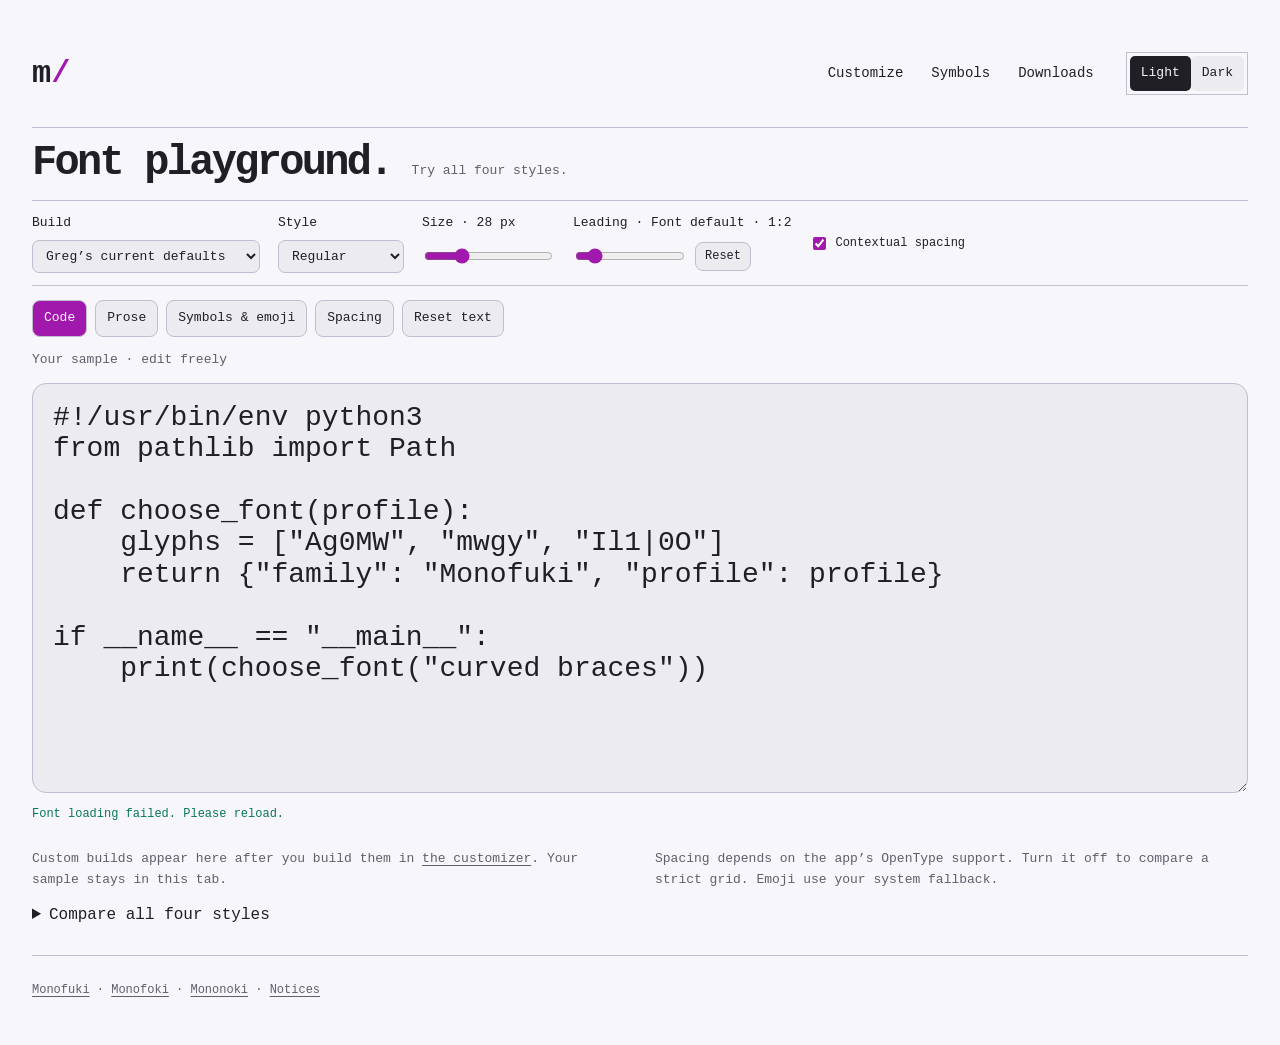
==== website/playground.html @ c763c6e4 "Build tuned font variants with customizer and playground Compile the approved four-style tuning with" ====
<!doctype html>
<html lang="en"><head><meta charset="utf-8"><meta name="viewport" content="width=device-width,initial-scale=1"><title>Monofuki · playground</title><link rel="stylesheet" href="style.css"><link rel="stylesheet" href="playground.css"><script src="tuning/theme.js"></script><script src="playground.js" defer></script></head>
<body><a class="skip" href="#sample">Skip to sample</a><div class="playground-page">
<header class="topbar"><a class="wordmark" href="index.html" aria-label="Monofuki home">m<span>/</span></a><nav aria-label="Project"><a href="customize.html">Customize</a><a href="symbols.html">Symbols</a><a href="index.html#download">Downloads</a></nav><div class="theme-switch" role="group" aria-label="Color mode"><button type="button" data-theme-choice="light">Light</button><button type="button" data-theme-choice="dark">Dark</button></div></header>
<main><div class="play-heading"><h1>Font playground.</h1><p class="intro">Try all four styles.</p></div>
<section class="play-controls" aria-label="Font controls"><label>Build<select id="font-build"><option value="default">Greg’s current defaults</option><option value="custom" disabled>Your latest custom build</option></select></label><label>Style<select id="font-style"><option value="Regular">Regular</option><option value="Bold">Bold</option><option value="Italic">Italic</option><option value="BoldItalic">Bold italic</option></select></label><label><span>Size · <output id="font-size-output">28 px</output></span><input id="font-size" type="range" min="12" max="72" value="28"></label><label><span>Leading · <output id="leading-output">Font default · 1:2</output></span><span class="range-controls"><input id="leading" type="range" min="1" max="2" step="any" value="1.123046875"><button type="button" id="reset-leading">Reset</button></span></label><label class="check"><input id="font-kern" type="checkbox" checked> Contextual spacing</label></section>
<div class="sample-tabs" role="group" aria-label="Sample text"><button data-sample="code" aria-pressed="true">Code</button><button data-sample="prose" aria-pressed="false">Prose</button><button data-sample="symbols" aria-pressed="false">Symbols &amp; emoji</button><button data-sample="spacing" aria-pressed="false">Spacing</button><button id="reset-sample">Reset text</button></div>
<label class="sample-label" for="sample">Your sample · edit freely</label><textarea id="sample" spellcheck="false" aria-describedby="font-status"></textarea><p id="font-status" role="status" aria-live="polite">Loading the default fonts…</p>
<div class="playground-bottom"><p>Custom builds appear here after you build them in <a href="customize.html">the customizer</a>. Your sample stays in this tab.</p><p>Spacing depends on the app’s OpenType support. Turn it off to compare a strict grid. Emoji use your system fallback.</p></div>
<details><summary>Compare all four styles</summary><div id="style-comparison" class="style-comparison"></div></details>
</main><footer><a href="index.html">Monofuki</a> · <a href="https://github.com/datMaffin/monofoki">Monofoki</a> · <a href="https://github.com/madmalik/mononoki">Mononoki</a> · <a href="licenses/THIRD-PARTY-NOTICES.txt">Notices</a></footer></div></body></html>
---- website/style.css ----
/* Monofuki files are staged from this run's Actions artifacts, never committed. */
@font-face {
  font-family: Monofuki;
  src: url("fonts/Monofuki-Regular.woff2") format("woff2");
  font-weight: 400;
  font-style: normal;
  font-display: swap;
}
@font-face {
  font-family: Monofuki;
  src: url("fonts/Monofuki-Bold.woff2") format("woff2");
  font-weight: 700;
  font-style: normal;
  font-display: swap;
}
@font-face {
  font-family: Monofuki;
  src: url("fonts/Monofuki-Italic.woff2") format("woff2");
  font-weight: 400;
  font-style: italic;
  font-display: swap;
}
@font-face {
  font-family: Monofuki;
  src: url("fonts/Monofuki-Bold-Italic.woff2") format("woff2");
  font-weight: 700;
  font-style: italic;
  font-display: swap;
}
@font-face {
  font-family: "Monofuki Nerd";
  src: url("fonts/MonofukiNerdFont-Regular.woff2") format("woff2");
  font-weight: 400;
  font-style: normal;
  font-display: swap;
}

/* Crush's default Charmtone: Pepper, BBQ, Char, Sash, Dolly, Charple, Bok. */
:root {
  color-scheme: dark;
  --bg: #201f26;
  --panel: #2d2c36;
  --line: #4d4c57;
  --text: #ecebf0;
  --muted: #bfbcc8;
  --violet: #a18aff;
  --purple: #6b50ff;
  --pink: #ff84ff;
  --mint: #68ffd6;
  --soft: #858392;
  --button-text: #201f26;
}
:root[data-theme="light"] {
  color-scheme: light;
  --bg: #f7f6fb;
  --panel: #ecebf0;
  --line: #c2bdcf;
  --text: #201f26;
  --muted: #605f6b;
  --violet: #5b40ec;
  --pink: #a118ac;
  --mint: #08765b;
  --soft: #605f6b;
  --button-text: #f7f6fb;
}
@media (prefers-color-scheme: light) {
  :root:not([data-theme]) {
    color-scheme: light;
    --bg: #f7f6fb;
    --panel: #ecebf0;
    --line: #c2bdcf;
    --text: #201f26;
    --muted: #605f6b;
    --violet: #5b40ec;
    --pink: #a118ac;
    --mint: #08765b;
    --soft: #605f6b;
    --button-text: #f7f6fb;
  }
}
* {
  box-sizing: border-box;
}
[hidden] {
  display: none !important;
}
html {
  scroll-behavior: smooth;
  scroll-padding-top: 2rem;
}
body {
  margin: 0;
  background: var(--bg);
  color: var(--text);
  font-family: Monofuki, ui-monospace, monospace;
  font-size: 16px;
  line-height: 1.6;
  font-synthesis: none;
}
::selection {
  background: var(--purple);
  color: #fff;
}
a {
  color: inherit;
  text-decoration-thickness: 1px;
  text-underline-offset: 0.25em;
}
a:hover {
  color: var(--pink);
}
button,
input,
select,
textarea {
  font: inherit;
}
button,
a,
input,
select,
textarea {
  touch-action: manipulation;
}
button {
  cursor: pointer;
}
button:focus-visible,
a:focus-visible,
input:focus-visible,
select:focus-visible,
textarea:focus-visible {
  outline: 3px solid var(--pink);
  outline-offset: 4px;
}
.page {
  max-width: 1168px;
  margin: auto;
  padding: 0 48px;
}
.skip {
  position: absolute;
  top: -100px;
  left: 16px;
  background: var(--text);
  color: var(--bg);
  padding: 8px;
  z-index: 2;
}
.skip:focus {
  top: 8px;
}
.topbar {
  display: flex;
  align-items: center;
  gap: 32px;
  padding: 28px 0;
  border-bottom: 1px solid var(--line);
}
.wordmark {
  font-size: 32px;
  font-weight: 700;
  text-decoration: none;
}
.wordmark span {
  color: var(--pink);
}
nav {
  display: flex;
  gap: 28px;
  margin-left: auto;
}
nav a {
  font-size: 14px;
  text-decoration: none;
}
.theme-switch {
  display: flex;
  border: 1px solid var(--line);
  padding: 3px;
}
.theme-switch button {
  border: 0;
  background: none;
  color: var(--muted);
  padding: 6px 12px;
  font-size: 14px;
}
.theme-switch button[aria-pressed="true"] {
  background: var(--text);
  color: var(--bg);
}
.hero {
  padding: 58px 0 64px;
}
.eyebrow,
.section-number {
  font-size: 13px;
  letter-spacing: 0.08em;
  color: var(--muted);
  text-transform: uppercase;
  margin: 0 0 18px;
}
.hero h1 {
  margin: 0 0 34px;
  line-height: 0;
}
.wordart {
  display: block;
  width: 100%;
  height: auto;
}
.hero-bottom {
  display: grid;
  grid-template-columns: 1.3fr 1fr;
  gap: 32px;
  align-items: start;
}
.hero-bottom > p:first-child {
  font-size: clamp(1.35rem, 2.5vw, 1.9rem);
  line-height: 1.4;
  margin: 0;
}
.hero-detail {
  font-size: 16px;
  color: var(--muted);
  margin: 4px 0 0;
}
.download-link {
  display: inline-block;
  margin-top: 28px;
  background: var(--purple);
  color: #fff;
  padding: 11px 21px;
  text-decoration: none;
  border: 1px solid var(--purple);
}
.download-link:hover {
  color: #fff;
  background: #5b40ec;
}
.split {
  display: grid;
  grid-template-columns: 1fr 1fr;
  gap: 64px;
  padding: 64px 0;
  border-top: 1px solid var(--line);
  align-items: center;
}
h2 {
  font-size: clamp(1.5rem, 3vw, 2.2rem);
  font-weight: 400;
  line-height: 1.3;
  margin: 0 0 24px;
  letter-spacing: -0.025em;
}
.story p:not(.section-number) {
  margin: 0 0 18px;
  color: var(--muted);
}
.story a {
  color: var(--text);
}
.story p:last-child {
  margin-bottom: 0;
}
.code-sample {
  padding: 30px 28px;
  background: var(--panel);
  border-top: 3px solid var(--pink);
}
pre {
  margin: 0;
  white-space: pre;
  tab-size: 4;
  font: inherit;
}
.code-sample code {
  font-family: inherit;
}
.code-sample pre {
  font-size: clamp(13px, 1.4vw, 16px);
  line-height: 1.8;
  margin: 20px 0 28px;
  overflow-x: auto;
}
.comment {
  color: var(--muted);
  font-style: italic;
}
.violet {
  color: var(--violet);
}
.pink {
  color: var(--pink);
}
.mint {
  color: var(--mint);
}
.code-sample > .comment {
  font-size: 13px;
}
.code-bottom {
  font-size: 12px;
  color: var(--muted);
  display: flex;
  justify-content: space-between;
  border-top: 1px solid var(--line);
  padding-top: 16px;
}
.code-bottom span:last-child {
  color: var(--pink);
  font-size: 24px;
  line-height: 1;
}
.specimen,
.recording,
.download,
.art-gallery {
  padding: 64px 0;
  border-top: 1px solid var(--line);
}
.section-heading {
  display: flex;
  justify-content: space-between;
  align-items: center;
  gap: 24px;
  margin-bottom: 28px;
}
.section-heading h2 {
  margin-bottom: 0;
}
.section-heading > a {
  font-size: 14px;
  color: var(--muted);
}
.paragraph-mark {
  font-size: 54px;
  color: var(--pink);
  line-height: 1;
}
.character-grid {
  display: grid;
  grid-template-columns: repeat(3, 1fr);
  border-top: 1px solid var(--line);
  border-bottom: 1px solid var(--line);
  margin-bottom: 30px;
}
.character-grid > div {
  display: flex;
  flex-direction: column;
  padding: 25px 20px;
  align-items: center;
}
.character-grid > div + div {
  border-left: 1px solid var(--line);
}
.glyphs {
  font-size: clamp(2rem, 5vw, 4.5rem);
  line-height: 1.2;
  color: var(--pink);
}
.glyph-caption {
  font-size: 13px;
  color: var(--muted);
  margin-top: 15px;
}
.type-controls {
  display: flex;
  gap: 28px;
  align-items: center;
  flex-wrap: wrap;
  margin-bottom: 20px;
  color: var(--muted);
  font-size: 14px;
}
.type-controls label {
  display: flex;
  gap: 12px;
  align-items: center;
}
select {
  border: 1px solid var(--line);
  background: var(--panel);
  color: var(--text);
  padding: 7px 10px;
  border-radius: 0;
}
input[type="range"] {
  accent-color: var(--purple);
  max-width: 140px;
  cursor: pointer;
}
output {
  min-width: 5ch;
}
.type-controls button {
  background: none;
  color: var(--text);
  border: 1px solid var(--line);
  padding: 7px 12px;
  font-size: 14px;
}
.type-controls button {
  margin-left: auto;
}
.edit-label {
  display: block;
  color: var(--muted);
  font-size: 14px;
  margin: 12px 0;
}
textarea {
  display: block;
  width: 100%;
  resize: vertical;
  min-height: 166px;
  background: var(--panel);
  color: var(--text);
  border: 1px solid var(--line);
  border-radius: 0;
  padding: 24px;
  line-height: 1.5;
  overflow-wrap: anywhere;
  font-family: Monofuki, ui-monospace, monospace;
  font-synthesis: none;
}
.sample-baseline {
  display: flex;
  justify-content: space-between;
  gap: 16px;
  color: var(--muted);
  font-size: 12px;
  margin-top: 14px;
}
.terminal-panel {
  background: var(--panel);
  padding: 25px 26px;
  border: 1px solid var(--line);
  min-width: 0;
}
.terminal-bar {
  display: flex;
  justify-content: space-between;
  font-size: 13px;
  border-bottom: 1px solid var(--line);
  padding-bottom: 14px;
  margin-bottom: 20px;
}
.terminal-panel pre {
  font-size: clamp(12px, 1.25vw, 15px);
  line-height: 1.201171875;
  overflow-x: auto;
}
.nerd {
  font-family: "Monofuki Nerd", Monofuki, monospace;
}
.dot-field {
  font-size: clamp(10px, 1.2vw, 14px);
  line-height: 1.201171875;
  color: var(--violet);
  margin-top: 24px;
  letter-spacing: 0;
  width: fit-content;
  max-width: 100%;
  overflow: hidden;
}
.recording video {
  display: block;
  width: 100%;
  aspect-ratio: 16/10;
  background: #201f26;
  border: 1px solid var(--line);
  object-fit: contain;
}
.video-caption {
  display: flex;
  justify-content: space-between;
  gap: 20px;
  margin-top: 16px;
  font-size: 13px;
  color: var(--muted);
}
.video-caption a {
  white-space: nowrap;
}
.download {
  display: grid;
  grid-template-columns: 1fr 1fr;
  gap: 64px;
}
.download-options > a {
  display: flex;
  flex-direction: column;
  gap: 8px;
  padding: 23px 0;
  border-top: 1px solid var(--line);
  text-decoration: none;
}
.download-options > a:first-child {
  border-top: 2px solid var(--pink);
}
.download-options strong {
  font-size: 20px;
  font-weight: 400;
  color: var(--pink);
}
.download-options > a > span {
  font-size: 14px;
  color: var(--muted);
}
.download-options .format {
  color: var(--mint);
}
.install-note {
  font-size: 14px;
  color: var(--muted);
  margin-top: 26px;
}
.art-grid {
  display: grid;
  grid-template-columns: 1fr 1fr;
  gap: 30px;
}
.art-grid figure {
  margin: 0;
  min-width: 0;
  background: var(--panel);
  padding: 25px 22px;
  border-top: 1px solid var(--violet);
}
.art-grid figure:last-child {
  grid-column: 1/-1;
  display: grid;
  grid-template-columns: 1fr 1fr;
  align-items: center;
}
.art-grid pre {
  font-size: clamp(11px, 1.2vw, 14px);
  line-height: 1.201171875;
  letter-spacing: 0;
  overflow-x: auto;
  width: fit-content;
  max-width: 100%;
  color: var(--pink);
}
.art-grid figure:nth-child(2) pre {
  color: var(--mint);
}
.art-grid figure:nth-child(3) pre {
  color: var(--violet);
}
figcaption {
  margin-top: 24px;
  font-size: 14px;
}
figcaption small {
  display: block;
  color: var(--muted);
  font-size: 12px;
  margin-top: 4px;
}
.art-grid figure:last-child figcaption {
  margin: 0 20px;
}
footer {
  border-top: 1px solid var(--line);
  padding: 28px 0 40px;
  font-size: 13px;
  color: var(--muted);
}
footer p {
  margin: 0 0 12px;
}
footer .build-note {
  font-size: 12px;
  color: var(--soft);
}
@media (max-width: 820px) {
  .page {
    padding: 0 28px;
  }
  .split,
  .download {
    gap: 32px;
  }
  .terminal-panel {
    padding: 20px 16px;
  }
  .code-sample {
    padding: 22px 20px;
  }
  .glyph-caption {
    font-size: 12px;
  }
  .art-grid {
    gap: 18px;
  }
  .art-grid figure {
    padding: 20px 14px;
  }
  .art-grid pre {
    font-size: 11px;
  }
}
@media (max-width: 620px) {
  .page {
    padding: 0 20px;
  }
  .topbar {
    gap: 18px;
    padding: 18px 0;
  }
  .wordmark {
    font-size: 26px;
  }
  nav {
    gap: 16px;
  }
  nav a,
  .theme-switch button {
    font-size: 12px;
  }
  .theme-switch button {
    padding: 5px 8px;
  }
  .hero {
    padding: 42px 0;
  }
  .hero-bottom,
  .split,
  .download {
    grid-template-columns: 1fr;
  }
  .hero-bottom {
    gap: 20px;
  }
  .hero-detail {
    max-width: 35ch;
  }
  .split,
  .specimen,
  .recording,
  .download,
  .art-gallery {
    padding: 42px 0;
  }
  .origin .code-sample {
    order: 2;
  }
  .split {
    gap: 30px;
  }
  .character-grid > div {
    padding: 22px 6px;
  }
  .glyph-caption {
    font-size: 11px;
    text-align: center;
    max-width: 10ch;
  }
  .glyphs {
    font-size: 8vw;
  }
  .type-controls {
    gap: 14px;
  }
  .type-controls button {
    margin-left: 0;
  }
  .type-controls label {
    gap: 8px;
  }
  .sample-baseline {
    flex-direction: column;
    gap: 3px;
  }
  .terminal-panel pre {
    font-size: 14px;
  }
  .dot-field {
    font-size: 14px;
  }
  .section-heading {
    align-items: flex-end;
    gap: 16px;
  }
  .section-heading > a {
    max-width: 12ch;
    font-size: 12px;
  }
  .section-number {
    font-size: 12px;
    letter-spacing: 0.04em;
  }
  .video-caption {
    flex-direction: column;
    gap: 6px;
  }
  .art-grid {
    grid-template-columns: 1fr;
  }
  .art-grid pre {
    font-size: 14px;
  }
  .art-grid figure:last-child {
    grid-template-columns: 1fr;
  }
  .art-grid figure:last-child figcaption {
    margin: 20px 0 0;
  }
  .download {
    gap: 20px;
  }
  textarea {
    padding: 18px;
  }
  .code-sample pre {
    font-size: 14px;
  }
}
@media (prefers-reduced-motion: reduce) {
  html {
    scroll-behavior: auto;
  }
}

/* The symbol catalogue shares the specimen's palette and CI font faces. */
nav a[aria-current="page"] { color: var(--pink); }
.symbols-hero { padding: 60px 0; }
.symbols-hero h1 { font-size: clamp(2.7rem, 7vw, 5.4rem); line-height: 1.15; font-weight: 400; color: var(--violet); letter-spacing: -0.045em; margin: 0 0 28px; }
.missing-box { display: inline-grid; place-items: center; width: .82em; height: 1.05em; border: .035em solid currentColor; font-size: .8em; line-height: 1; vertical-align: .05em; color: var(--pink); letter-spacing: 0; }
.symbols-lead { color: var(--muted); font-size: clamp(1rem, 2vw, 1.2rem); }
.symbol-metrics { display: grid; grid-template-columns: repeat(3, 1fr); margin-top: 36px; border-block: 1px solid var(--line); }
.symbol-metrics > div { padding: 22px 24px; display: flex; flex-direction: column; gap: 6px; }
.symbol-metrics > div + div { border-left: 1px solid var(--line); }
.symbol-metrics strong { color: var(--mint); font-size: clamp(2rem, 4vw, 3.5rem); font-weight: 400; line-height: 1.2; }
.symbol-metrics span, .coverage-caption { color: var(--muted); font-size: 12px; line-height: 1.7; }
.coverage-caption { max-width: 86ch; }
.page-jumps { display: flex; flex-wrap: wrap; gap: 12px 28px; margin-top: 30px; font-size: 14px; }
.symbols-section { border-top: 1px solid var(--line); padding: 56px 0; }
.section-intro { max-width: 85ch; color: var(--muted); margin: 0 0 24px; }
.symbol-highlights { display: grid; grid-template-columns: repeat(4, 1fr); gap: 1px; background: var(--line); border: 1px solid var(--line); margin: 28px 0; }
.symbol-highlight { display: flex; flex-direction: column; align-items: flex-start; background: var(--panel); padding: 22px; text-decoration: none; gap: 8px; }
.symbol-highlight > span { font-size: 64px; line-height: 1.25; color: var(--pink); align-self: center; margin: 4px 0 18px; }
.symbol-highlight strong { color: var(--mint); font-weight: 400; font-size: 14px; }
.symbol-highlight small { font-size: 11px; color: var(--muted); line-height: 1.6; }
.symbol-highlight:hover { background: var(--bg); }
.donor-summary { display: flex; flex-wrap: wrap; gap: 14px 30px; font-size: 13px; margin-bottom: 22px; }
.donor-summary p { margin: 0; color: var(--muted); }
.donor-summary strong { color: var(--text); font-weight: 400; }
.fallback-flow { display: grid; grid-template-columns: repeat(3, 1fr); gap: 20px; margin: 30px 0; }
.fallback-flow article { background: var(--panel); border-top: 2px solid var(--violet); padding: 24px; display: flex; flex-direction: column; }
.flow-step { color: var(--mint); font-size: 12px; }
.fallback-flow h3 { font-size: 18px; font-weight: 400; line-height: 1.5; margin: 12px 0; }
.fallback-flow p { color: var(--muted); font-size: 13px; margin: 0 0 20px; }
.flow-glyph { font-size: 36px; color: var(--pink); margin-top: auto; }
.emoji-font { font-family: "Apple Color Emoji", "Segoe UI Emoji", "Noto Color Emoji", sans-serif; }
.tested-ranges { border: 1px solid var(--line); padding: 20px 24px; font-size: 13px; color: var(--muted); }
.tested-ranges summary { color: var(--text); cursor: pointer; }
.tested-ranges ul { padding: 0; list-style: none; display: grid; gap: 8px; }
.tested-ranges li { display: flex; justify-content: space-between; flex-wrap: wrap; gap: 8px 24px; }
.tested-ranges code { color: var(--mint); }
.emoji-comparison { display: grid; grid-template-columns: repeat(2, 1fr); border: 1px solid var(--line); margin-top: 28px; }
.emoji-comparison > div { display: flex; flex-direction: column; padding: 28px; gap: 16px; }
.emoji-comparison > div + div { border-left: 1px solid var(--line); }
.emoji-label { font-size: 12px; color: var(--muted); letter-spacing: .08em; }
.emoji-preview { font-size: clamp(32px, 5vw, 60px); line-height: 1.6; }
.emoji-comparison code { font-size: 12px; color: var(--mint); }
.decoding-note { border-left: 3px solid var(--pink); padding: 8px 24px; margin-top: 30px; max-width: 85ch; }
.decoding-note h3 { font-size: 16px; font-weight: 400; margin: 0 0 12px; }
.decoding-note p { font-size: 14px; color: var(--muted); margin: 0; }
.symbol-controls { display: flex; gap: 16px; align-items: end; flex-wrap: wrap; margin: 30px 0 18px; }
.symbol-controls label { display: flex; flex-direction: column; gap: 8px; font-size: 12px; color: var(--muted); min-width: 0; }
.symbol-search { flex: 1 1 240px; }
.symbol-controls input, .symbol-controls select { background: var(--panel); color: var(--text); border: 1px solid var(--line); padding: 10px 12px; font-size: 13px; min-height: 43px; max-width: 100%; border-radius: 0; }
.symbol-controls button { border: 1px solid var(--line); padding: 10px 14px; min-height: 43px; background: none; color: var(--text); font-size: 13px; }
.symbol-results { display: flex; justify-content: space-between; gap: 16px; flex-wrap: wrap; font-size: 13px; color: var(--muted); }
#copy-status { color: var(--mint); }
#symbol-empty { background: var(--panel); padding: 24px; color: var(--muted); }
.symbol-group { margin-top: 38px; }
.symbol-group h3 { font-size: clamp(18px, 2.5vw, 24px); font-weight: 400; line-height: 1.5; margin: 0 0 4px; }
.group-count { font-size: 13px; color: var(--mint); white-space: nowrap; }
.group-range { color: var(--muted); font-size: 12px; margin: 0 0 18px; }
.symbols-grid { display: grid; grid-template-columns: repeat(auto-fill, minmax(170px, 1fr)); gap: 12px; }
.symbol-card { background: var(--panel); border: 1px solid var(--line); padding: 18px 16px 14px; display: flex; flex-direction: column; min-width: 0; scroll-margin-top: 40px; }
.symbol-card:target { outline: 2px solid var(--pink); outline-offset: 3px; }
.symbol-glyph { font-family: Monofuki, monospace; font-size: 52px; line-height: 1.3; align-self: center; padding: 8px 0 18px; }
.symbol-code { color: var(--mint); font-size: 13px; text-decoration: none; }
.symbol-card h4 { font-size: 11px; line-height: 1.7; font-weight: 400; margin: 10px 0 18px; overflow-wrap: anywhere; }
.symbol-donor { color: var(--muted); font-size: 10px; margin-top: auto; }
.symbol-actions { display: flex; align-items: center; justify-content: space-between; gap: 8px; border-top: 1px solid var(--line); padding-top: 12px; margin-top: 14px; font-size: 11px; }
.symbol-actions a { color: var(--muted); }
.symbol-actions button { color: var(--text); border: 1px solid var(--line); background: none; padding: 4px 9px; font-size: 11px; }
.resource-grid { display: grid; grid-template-columns: repeat(2, 1fr); gap: 1px; background: var(--line); border: 1px solid var(--line); }
.resource-grid > a { display: flex; flex-direction: column; gap: 10px; padding: 25px; background: var(--bg); text-decoration: none; }
.resource-grid > a:hover { background: var(--panel); }
.resource-grid strong { color: var(--pink); font-size: 16px; font-weight: 400; }
.resource-grid span { color: var(--muted); font-size: 13px; }
@media (max-width: 800px) {
  .symbol-highlights { grid-template-columns: repeat(2, 1fr); }
  .fallback-flow { grid-template-columns: 1fr; }
  .symbol-controls label:not(.symbol-search) { flex: 1 1 200px; }
  .symbol-controls select { width: 100%; }
}
@media (max-width: 560px) {
  .symbols-hero { padding-top: 38px; }
  .symbol-metrics > div { padding: 16px 10px; }
  .symbol-metrics span { font-size: 10px; }
  .symbols-section { padding: 40px 0; }
  .symbol-highlight { padding: 16px; }
  .symbol-highlight > span { font-size: 52px; }
  .emoji-comparison > div { padding: 18px 12px; }
  .symbols-grid { grid-template-columns: repeat(2, minmax(0, 1fr)); gap: 10px; }
  .symbol-card { padding: 14px 12px; }
  .symbol-glyph { font-size: 44px; }
  .resource-grid { grid-template-columns: 1fr; }
  .tested-ranges { padding: 16px; }
  .topbar { gap: 14px; }
}
.original-wall { display: flex; flex-wrap: wrap; gap: 3px; padding: 24px; border: 1px solid var(--line); background: var(--panel); }
.repertoire-glyph { display: inline-grid; place-items: center; min-width: 1.8em; height: 1.8em; font-size: 25px; line-height: 1.4; }
.repertoire-glyph:hover, .nerd-icon:hover { background: var(--bg); color: var(--pink); outline: 1px solid var(--pink); }
.icon-group { border: 1px solid var(--line); margin-top: 10px; padding: 18px; }
.icon-group summary { cursor: pointer; color: var(--violet); }
.icon-group summary span { color: var(--muted); font-size: 12px; }
.icon-wall { display: grid; grid-template-columns: repeat(auto-fill, minmax(54px, 1fr)); gap: 8px; margin-top: 22px; }
.nerd-icon { font-size: 32px; line-height: 1.5; min-height: 54px; display: grid; place-items: center; }
.icon-search-label, .fallback-controls label { display: flex; flex-direction: column; gap: 8px; color: var(--muted); font-size: 13px; }
.icon-search-label input, .fallback-controls input { color: var(--text); background: var(--panel); padding: 10px 12px; border: 1px solid var(--line); border-radius: 0; max-width: 100%; font: inherit; }
.icon-search-label { max-width: 42ch; }
.fallback-heading { font-size: 24px; font-weight: 400; margin-top: 38px; }
.fallback-controls { display: flex; align-items: end; gap: 24px; flex-wrap: wrap; margin: 24px 0; }
.fallback-controls label:last-child { flex: 1 1 220px; }
.fallback-grid { display: grid; grid-template-columns: repeat(auto-fill, minmax(180px, 1fr)); gap: 12px; margin: 24px 0; }
.fallback-card { background: var(--panel); border: 1px solid var(--line); padding: 18px; display: flex; flex-direction: column; content-visibility: auto; contain-intrinsic-size: auto 240px; }
.fallback-card code { color: var(--mint); font-size: 13px; }
.fallback-card h4 { font-size: 11px; font-weight: 400; line-height: 1.7; overflow-wrap: anywhere; }
.fallback-card small { font-size: 10px; color: var(--muted); margin-top: auto; overflow-wrap: anywhere; }
.native-glyph { display: block; width: 64px; height: 64px; background-repeat: no-repeat; background-size: 1024px auto; align-self: center; margin-bottom: 18px; }
.native-regular { background-image: url("coretext/regular-dark.png"); }
.native-nerd { background-image: url("coretext/nerd-dark.png"); }
:root[data-theme="light"] .native-regular { background-image: url("coretext/regular-light.png"); }
:root[data-theme="light"] .native-nerd { background-image: url("coretext/nerd-light.png"); }
@media (prefers-color-scheme: light) {
  :root:not([data-theme]) .native-regular { background-image: url("coretext/regular-light.png"); }
  :root:not([data-theme]) .native-nerd { background-image: url("coretext/nerd-light.png"); }
}
@media (max-width: 560px) {
  .original-wall { padding: 12px; }
  .repertoire-glyph { font-size: 21px; }
  .fallback-grid { grid-template-columns: repeat(2, minmax(0, 1fr)); gap: 10px; }
  .fallback-card { padding: 14px; }
}
.catalog-panel > summary { cursor: pointer; list-style: none; position: relative; padding-right: 48px; }
.catalog-panel > summary::-webkit-details-marker { display: none; }
.catalog-panel > summary::after { content: "+"; position: absolute; right: 4px; top: 20px; font-size: 32px; color: var(--pink); }
.catalog-panel[open] > summary::after { content: "−"; }
.catalog-panel > summary h2 { margin-bottom: 12px; }
.catalog-panel > summary .section-number { margin-bottom: 12px; }
.panel-hint { color: var(--muted); font-size: 13px; }
.panel-body { margin-top: 30px; }
.catalog-panel > summary:focus-visible { outline: 3px solid var(--pink); outline-offset: 8px; }
---- website/playground.css ----
.playground-page{max-width:1320px;padding:20px 32px;margin:auto}.playground-page main{padding:12px 0 26px}.playground-page h1{font-size:clamp(30px,4vw,42px);letter-spacing:-.065em;line-height:1.1;margin:0}.intro{max-width:65ch;color:var(--muted)}.play-controls{display:flex;gap:18px;flex-wrap:wrap;padding:12px 0;margin-top:14px;border-top:1px solid var(--line);border-bottom:1px solid var(--line)}.play-controls label{display:flex;flex-direction:column;gap:6px;font-size:13px}.play-controls .check{flex-direction:row;align-self:center}.play-controls select{max-width:260px}.play-controls input{accent-color:var(--pink)}.sample-tabs{display:flex;gap:8px;flex-wrap:wrap;padding:14px 0 10px}.sample-tabs button[aria-pressed=true]{background:var(--pink);color:var(--bg)}.sample-label{font-size:13px;color:var(--muted)}#sample{display:block;width:100%;min-height:410px;resize:vertical;padding:18px 20px;margin-top:10px;background:var(--panel);color:var(--text);border:1px solid var(--line);border-radius:14px;font-family:Monofuki,ui-monospace,monospace;font-size:28px;line-height:1.3;font-synthesis:none;tab-size:4;white-space:pre;overflow:auto}#sample:focus{outline:2px solid var(--pink);outline-offset:4px}#font-status{font-size:12px;color:var(--mint);min-height:1.6em}.playground-bottom{display:grid;grid-template-columns:1fr 1fr;gap:30px;font-size:13px;color:var(--muted)}.style-comparison{display:grid;grid-template-columns:1fr 1fr;gap:14px;margin-top:18px}.style-comparison article{padding:20px;border:1px solid var(--line);border-radius:12px;overflow:auto}.style-comparison h2{font:12px system-ui;color:var(--pink)}.style-comparison pre{font-family:inherit;font-size:22px;line-height:1.3;white-space:pre-wrap}.playground-page footer{padding:25px 0;border-top:1px solid var(--line);font-size:12px;color:var(--muted)}@media(max-width:650px){.playground-page{padding:18px 16px}.play-controls{gap:16px}.play-controls select{max-width:220px}.playground-bottom,.style-comparison{grid-template-columns:1fr}#sample{padding:18px 14px;min-height:360px}.topbar{flex-wrap:wrap}.topbar nav{gap:12px}}
.playground-page button{border:1px solid var(--line);border-radius:8px;padding:7px 11px;background:var(--panel);color:var(--text);font:inherit;font-size:13px;cursor:pointer}.playground-page button:hover{border-color:var(--pink)}.playground-page button:focus-visible,.playground-page select:focus-visible,.playground-page input:focus-visible{outline:2px solid var(--pink);outline-offset:3px}.playground-page select{border:1px solid var(--line);border-radius:7px;padding:7px 9px;background:var(--panel);color:var(--text)}.playground-page .theme-switch button{border:0;border-radius:5px}.playground-page .theme-switch button[aria-pressed=true]{background:var(--text);color:var(--bg)}.playground-page .sample-tabs button[aria-pressed=true]{background:var(--pink);color:var(--bg)}#reset-leading{padding:4px 9px;font-size:12px}summary:focus-visible{outline:2px solid var(--pink);outline-offset:4px}@media(max-width:650px){.play-controls{padding:16px 0;gap:14px}.sample-tabs{padding-top:12px}.playground-page main{padding-top:12px}}

.play-heading{display:flex;align-items:baseline;gap:20px;flex-wrap:wrap}.play-heading .intro{font-size:13px;margin:0}.range-controls{display:flex;align-items:center;gap:8px}.range-controls input{width:110px}.play-controls input[type=range]{min-height:28px}.play-controls .check{font-size:12px}@media(max-width:650px){.play-heading{gap:8px}.play-controls{margin-top:12px;padding:12px 0}.range-controls input{width:100px}}
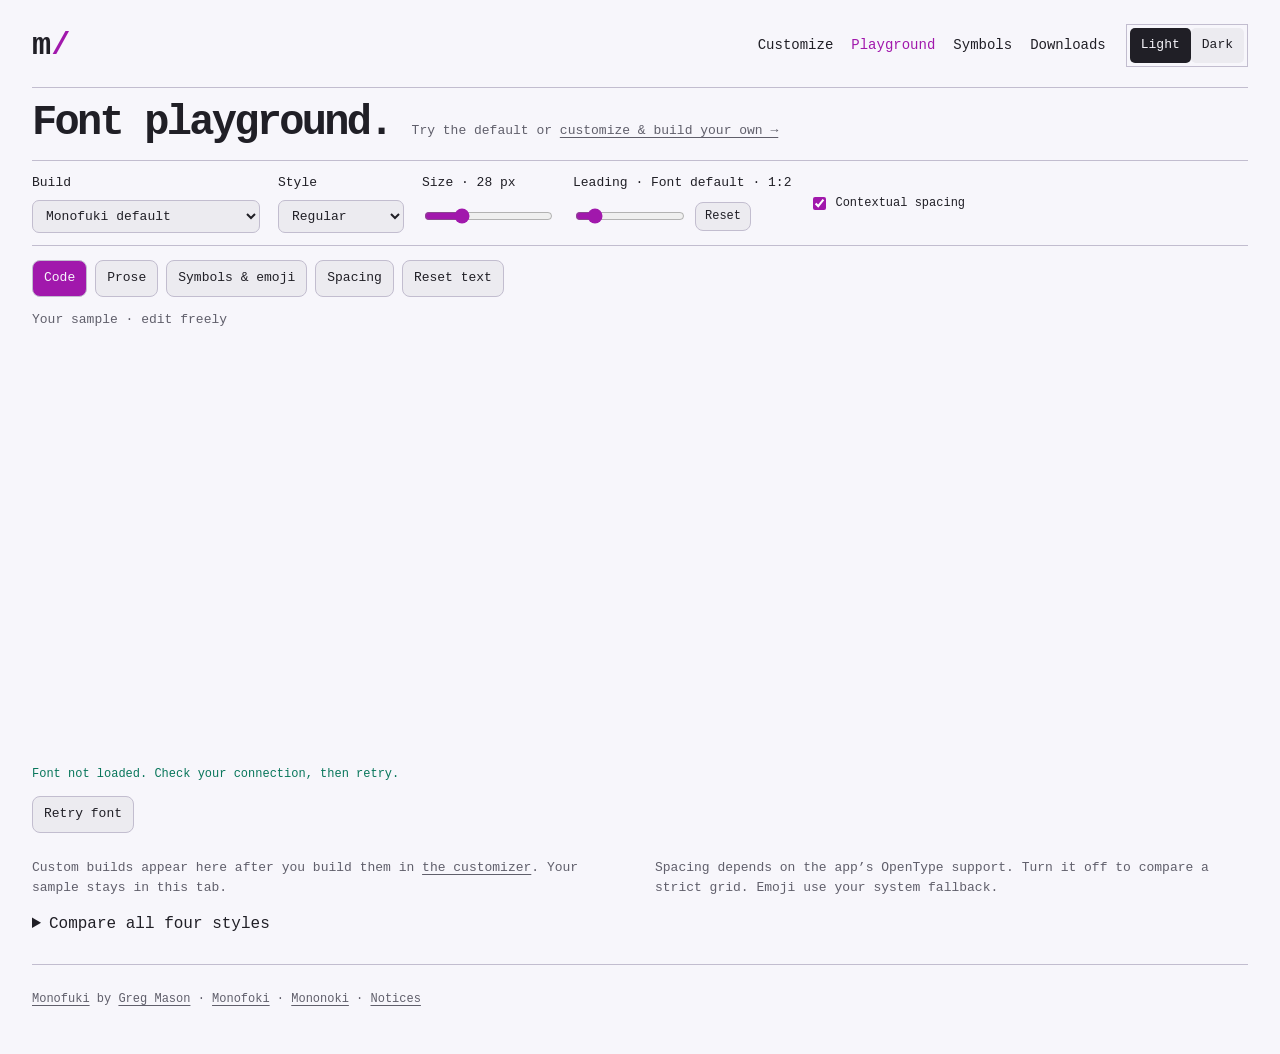
==== commit b6768399: "Fix mobile font previews and unify customization pages" ====
--- a/website/playground.html
+++ b/website/playground.html
@@ -1,11 +1,11 @@
 <!doctype html>
-<html lang="en"><head><meta charset="utf-8"><meta name="viewport" content="width=device-width,initial-scale=1"><title>Monofuki · playground</title><link rel="stylesheet" href="style.css"><link rel="stylesheet" href="playground.css"><script src="tuning/theme.js"></script><script src="playground.js" defer></script></head>
-<body><a class="skip" href="#sample">Skip to sample</a><div class="playground-page">
-<header class="topbar"><a class="wordmark" href="index.html" aria-label="Monofuki home">m<span>/</span></a><nav aria-label="Project"><a href="customize.html">Customize</a><a href="symbols.html">Symbols</a><a href="index.html#download">Downloads</a></nav><div class="theme-switch" role="group" aria-label="Color mode"><button type="button" data-theme-choice="light">Light</button><button type="button" data-theme-choice="dark">Dark</button></div></header>
-<main><div class="play-heading"><h1>Font playground.</h1><p class="intro">Try all four styles.</p></div>
-<section class="play-controls" aria-label="Font controls"><label>Build<select id="font-build"><option value="default">Greg’s current defaults</option><option value="custom" disabled>Your latest custom build</option></select></label><label>Style<select id="font-style"><option value="Regular">Regular</option><option value="Bold">Bold</option><option value="Italic">Italic</option><option value="BoldItalic">Bold italic</option></select></label><label><span>Size · <output id="font-size-output">28 px</output></span><input id="font-size" type="range" min="12" max="72" value="28"></label><label><span>Leading · <output id="leading-output">Font default · 1:2</output></span><span class="range-controls"><input id="leading" type="range" min="1" max="2" step="any" value="1.123046875"><button type="button" id="reset-leading">Reset</button></span></label><label class="check"><input id="font-kern" type="checkbox" checked> Contextual spacing</label></section>
+<html lang="en"><head><meta charset="utf-8"><meta name="viewport" content="width=device-width,initial-scale=1"><title>Monofuki · playground</title><link rel="stylesheet" href="style.css"><link rel="stylesheet" href="playground.css"><script src="tuning/theme.js"></script><script src="font-loading.js" defer></script><script src="playground.js" defer></script></head>
+<body class="font-awaiting"><a class="skip" href="#sample">Skip to sample</a><div class="playground-page">
+<header class="topbar"><a class="wordmark" href="index.html" aria-label="Monofuki home">m<span>/</span></a><nav aria-label="Project"><a href="customize.html">Customize</a><a href="playground.html" aria-current="page">Playground</a><a href="symbols.html">Symbols</a><a href="index.html#download">Downloads</a></nav><div class="theme-switch" role="group" aria-label="Color mode"><button type="button" data-theme-choice="light">Light</button><button type="button" data-theme-choice="dark">Dark</button></div></header>
+<main><div class="play-heading"><h1>Font playground.</h1><p class="intro">Try the default or <a href="customize.html">customize &amp; build your own →</a></p></div>
+<section class="play-controls" aria-label="Font controls"><label>Build<select id="font-build"><option value="default">Monofuki default</option><option value="custom" disabled>Your latest custom build</option></select></label><label>Style<select id="font-style"><option value="Regular">Regular</option><option value="Bold">Bold</option><option value="Italic">Italic</option><option value="BoldItalic">Bold italic</option></select></label><label><span>Size · <output id="font-size-output">28 px</output></span><input id="font-size" type="range" min="12" max="72" value="28"></label><label><span>Leading · <output id="leading-output">Font default · 1:2</output></span><span class="range-controls"><input id="leading" type="range" min="1" max="2" step="any" value="1.123046875"><button type="button" id="reset-leading">Reset</button></span></label><label class="check"><input id="font-kern" type="checkbox" checked> Contextual spacing</label></section>
 <div class="sample-tabs" role="group" aria-label="Sample text"><button data-sample="code" aria-pressed="true">Code</button><button data-sample="prose" aria-pressed="false">Prose</button><button data-sample="symbols" aria-pressed="false">Symbols &amp; emoji</button><button data-sample="spacing" aria-pressed="false">Spacing</button><button id="reset-sample">Reset text</button></div>
-<label class="sample-label" for="sample">Your sample · edit freely</label><textarea id="sample" spellcheck="false" aria-describedby="font-status"></textarea><p id="font-status" role="status" aria-live="polite">Loading the default fonts…</p>
+<label class="sample-label" for="sample">Your sample · edit freely</label><textarea id="sample" readonly autocapitalize="off" autocomplete="off" autocorrect="off" spellcheck="false" aria-describedby="font-status"></textarea><p id="font-status" role="status" aria-live="polite">Loading Monofuki default…</p><button id="retry-font" type="button" hidden>Retry font</button>
 <div class="playground-bottom"><p>Custom builds appear here after you build them in <a href="customize.html">the customizer</a>. Your sample stays in this tab.</p><p>Spacing depends on the app’s OpenType support. Turn it off to compare a strict grid. Emoji use your system fallback.</p></div>
 <details><summary>Compare all four styles</summary><div id="style-comparison" class="style-comparison"></div></details>
-</main><footer><a href="index.html">Monofuki</a> · <a href="https://github.com/datMaffin/monofoki">Monofoki</a> · <a href="https://github.com/madmalik/mononoki">Mononoki</a> · <a href="licenses/THIRD-PARTY-NOTICES.txt">Notices</a></footer></div></body></html>
+</main><footer><a href="index.html">Monofuki</a> by <a href="https://github.com/nodoubleg">Greg Mason</a> · <a href="https://github.com/datMaffin/monofoki">Monofoki</a> · <a href="https://github.com/madmalik/mononoki">Mononoki</a> · <a href="licenses/THIRD-PARTY-NOTICES.txt">Notices</a></footer></div></body></html>
--- a/website/style.css
+++ b/website/style.css
@@ -617,6 +617,15 @@
   nav {
     gap: 16px;
   }
+  .page .topbar nav {
+    flex: 1;
+    min-width: 0;
+    flex-wrap: wrap;
+    gap: 8px 12px;
+  }
+  .page .topbar .theme-switch {
+    flex-shrink: 0;
+  }
   nav a,
   .theme-switch button {
     font-size: 12px;
@@ -630,7 +639,7 @@
   .hero-bottom,
   .split,
   .download {
-    grid-template-columns: 1fr;
+    grid-template-columns: minmax(0, 1fr);
   }
   .hero-bottom {
     gap: 20px;
--- a/website/playground.css
+++ b/website/playground.css
@@ -2,3 +2,6 @@
 .playground-page button{border:1px solid var(--line);border-radius:8px;padding:7px 11px;background:var(--panel);color:var(--text);font:inherit;font-size:13px;cursor:pointer}.playground-page button:hover{border-color:var(--pink)}.playground-page button:focus-visible,.playground-page select:focus-visible,.playground-page input:focus-visible{outline:2px solid var(--pink);outline-offset:3px}.playground-page select{border:1px solid var(--line);border-radius:7px;padding:7px 9px;background:var(--panel);color:var(--text)}.playground-page .theme-switch button{border:0;border-radius:5px}.playground-page .theme-switch button[aria-pressed=true]{background:var(--text);color:var(--bg)}.playground-page .sample-tabs button[aria-pressed=true]{background:var(--pink);color:var(--bg)}#reset-leading{padding:4px 9px;font-size:12px}summary:focus-visible{outline:2px solid var(--pink);outline-offset:4px}@media(max-width:650px){.play-controls{padding:16px 0;gap:14px}.sample-tabs{padding-top:12px}.playground-page main{padding-top:12px}}
 
 .play-heading{display:flex;align-items:baseline;gap:20px;flex-wrap:wrap}.play-heading .intro{font-size:13px;margin:0}.range-controls{display:flex;align-items:center;gap:8px}.range-controls input{width:110px}.play-controls input[type=range]{min-height:28px}.play-controls .check{font-size:12px}@media(max-width:650px){.play-heading{gap:8px}.play-controls{margin-top:12px;padding:12px 0}.range-controls input{width:100px}}
+
+html{-webkit-text-size-adjust:100%;text-size-adjust:100%}.font-awaiting #sample,.font-awaiting #style-comparison{visibility:hidden}#sample{-webkit-appearance:none;appearance:none;-webkit-text-fill-color:var(--text)}.playground-page .topbar{padding:0 0 16px;gap:20px}.playground-page .topbar nav{gap:18px;flex-wrap:wrap}.playground-page #retry-font{margin-bottom:12px}@media(max-width:650px){.playground-page .topbar{gap:14px}.playground-page .topbar nav{gap:12px}.playground-page .theme-switch{margin-left:auto}.playground-page .theme-switch button{padding:4px 8px;font-size:12px}.play-controls select{font-size:16px}.playground-page .play-heading h1{font-size:28px}}
+@media(max-width:650px){.playground-page .topbar nav a{font-size:13px}}
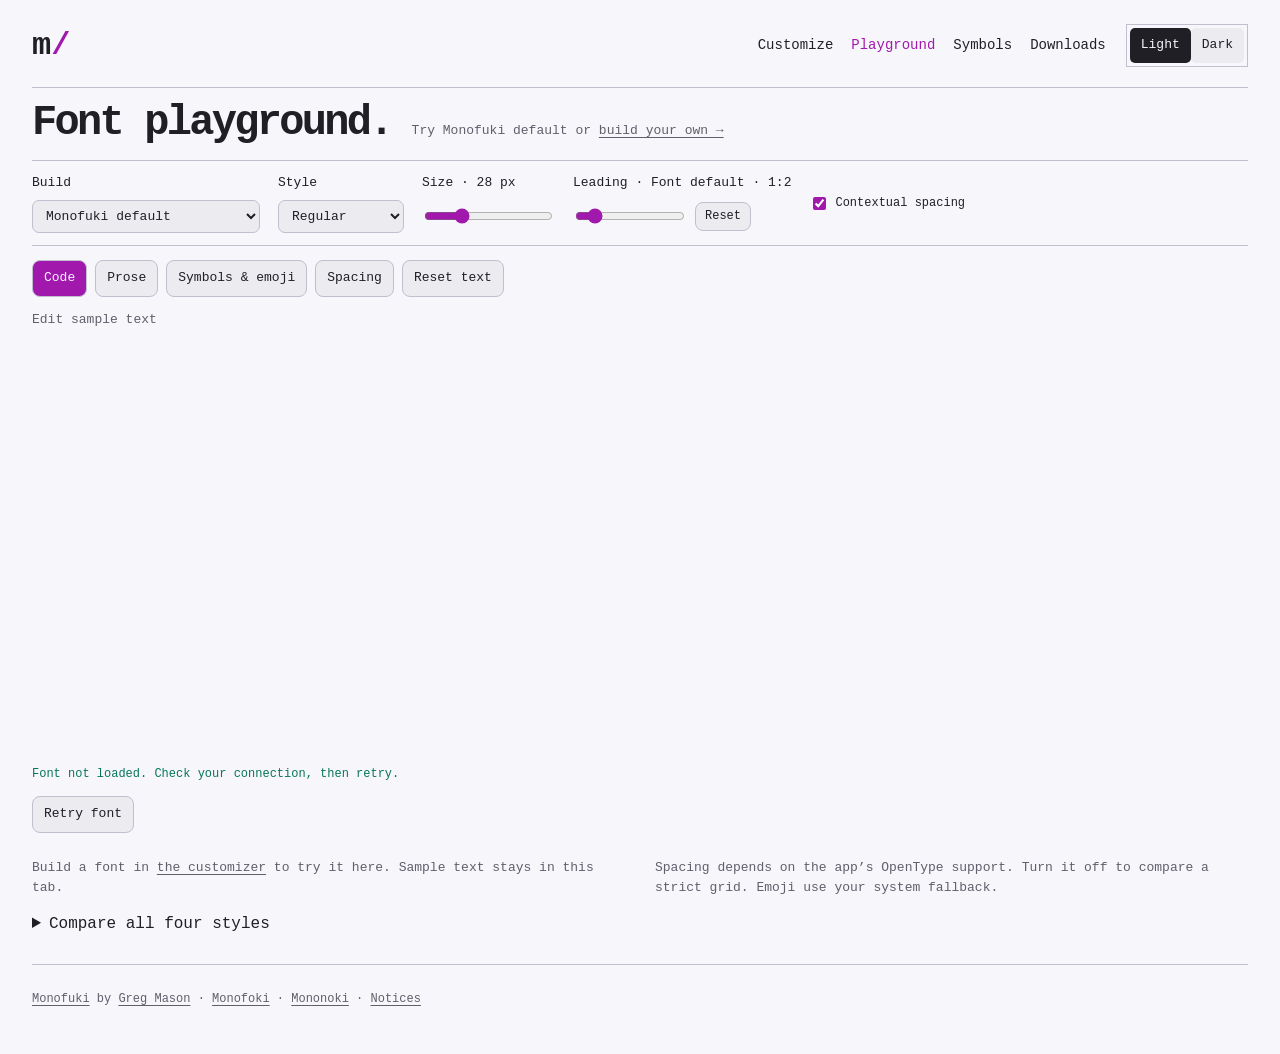
==== commit efbb2a9a: "Update tuning defaults, bracket spacing and site copy" ====
--- a/website/playground.html
+++ b/website/playground.html
@@ -2,10 +2,10 @@
 <html lang="en"><head><meta charset="utf-8"><meta name="viewport" content="width=device-width,initial-scale=1"><title>Monofuki · playground</title><link rel="stylesheet" href="style.css"><link rel="stylesheet" href="playground.css"><script src="tuning/theme.js"></script><script src="font-loading.js" defer></script><script src="playground.js" defer></script></head>
 <body class="font-awaiting"><a class="skip" href="#sample">Skip to sample</a><div class="playground-page">
 <header class="topbar"><a class="wordmark" href="index.html" aria-label="Monofuki home">m<span>/</span></a><nav aria-label="Project"><a href="customize.html">Customize</a><a href="playground.html" aria-current="page">Playground</a><a href="symbols.html">Symbols</a><a href="index.html#download">Downloads</a></nav><div class="theme-switch" role="group" aria-label="Color mode"><button type="button" data-theme-choice="light">Light</button><button type="button" data-theme-choice="dark">Dark</button></div></header>
-<main><div class="play-heading"><h1>Font playground.</h1><p class="intro">Try the default or <a href="customize.html">customize &amp; build your own →</a></p></div>
+<main><div class="play-heading"><h1>Font playground.</h1><p class="intro">Try Monofuki default or <a href="customize.html">build your own →</a></p></div>
 <section class="play-controls" aria-label="Font controls"><label>Build<select id="font-build"><option value="default">Monofuki default</option><option value="custom" disabled>Your latest custom build</option></select></label><label>Style<select id="font-style"><option value="Regular">Regular</option><option value="Bold">Bold</option><option value="Italic">Italic</option><option value="BoldItalic">Bold italic</option></select></label><label><span>Size · <output id="font-size-output">28 px</output></span><input id="font-size" type="range" min="12" max="72" value="28"></label><label><span>Leading · <output id="leading-output">Font default · 1:2</output></span><span class="range-controls"><input id="leading" type="range" min="1" max="2" step="any" value="1.123046875"><button type="button" id="reset-leading">Reset</button></span></label><label class="check"><input id="font-kern" type="checkbox" checked> Contextual spacing</label></section>
 <div class="sample-tabs" role="group" aria-label="Sample text"><button data-sample="code" aria-pressed="true">Code</button><button data-sample="prose" aria-pressed="false">Prose</button><button data-sample="symbols" aria-pressed="false">Symbols &amp; emoji</button><button data-sample="spacing" aria-pressed="false">Spacing</button><button id="reset-sample">Reset text</button></div>
-<label class="sample-label" for="sample">Your sample · edit freely</label><textarea id="sample" readonly autocapitalize="off" autocomplete="off" autocorrect="off" spellcheck="false" aria-describedby="font-status"></textarea><p id="font-status" role="status" aria-live="polite">Loading Monofuki default…</p><button id="retry-font" type="button" hidden>Retry font</button>
-<div class="playground-bottom"><p>Custom builds appear here after you build them in <a href="customize.html">the customizer</a>. Your sample stays in this tab.</p><p>Spacing depends on the app’s OpenType support. Turn it off to compare a strict grid. Emoji use your system fallback.</p></div>
+<label class="sample-label" for="sample">Edit sample text</label><textarea id="sample" readonly autocapitalize="off" autocomplete="off" autocorrect="off" spellcheck="false" aria-describedby="font-status"></textarea><p id="font-status" role="status" aria-live="polite">Loading Monofuki default…</p><button id="retry-font" type="button" hidden>Retry font</button>
+<div class="playground-bottom"><p>Build a font in <a href="customize.html">the customizer</a> to try it here. Sample text stays in this tab.</p><p>Spacing depends on the app’s OpenType support. Turn it off to compare a strict grid. Emoji use your system fallback.</p></div>
 <details><summary>Compare all four styles</summary><div id="style-comparison" class="style-comparison"></div></details>
 </main><footer><a href="index.html">Monofuki</a> by <a href="https://github.com/nodoubleg">Greg Mason</a> · <a href="https://github.com/datMaffin/monofoki">Monofoki</a> · <a href="https://github.com/madmalik/mononoki">Mononoki</a> · <a href="licenses/THIRD-PARTY-NOTICES.txt">Notices</a></footer></div></body></html>
--- a/website/style.css
+++ b/website/style.css
@@ -447,9 +447,13 @@
   padding-bottom: 14px;
   margin-bottom: 20px;
 }
+.terminal-panel pre, .dot-field {
+  font-kerning: none;
+  font-feature-settings: "kern" 0, "liga" 0, "calt" 0;
+}
 .terminal-panel pre {
   font-size: clamp(12px, 1.25vw, 15px);
-  line-height: 1.201171875;
+  line-height: 1.123046875;
   overflow-x: auto;
 }
 .nerd {
@@ -457,7 +461,7 @@
 }
 .dot-field {
   font-size: clamp(10px, 1.2vw, 14px);
-  line-height: 1.201171875;
+  line-height: 1.123046875;
   color: var(--violet);
   margin-top: 24px;
   letter-spacing: 0;
@@ -536,8 +540,13 @@
   align-items: center;
 }
 .art-grid pre {
+  font-family: Monofuki, ui-monospace, monospace;
+  font-weight: 400;
+  font-style: normal;
+  font-kerning: none;
+  font-feature-settings: "kern" 0, "liga" 0, "calt" 0;
   font-size: clamp(11px, 1.2vw, 14px);
-  line-height: 1.201171875;
+  line-height: 1.123046875;
   letter-spacing: 0;
   overflow-x: auto;
   width: fit-content;
